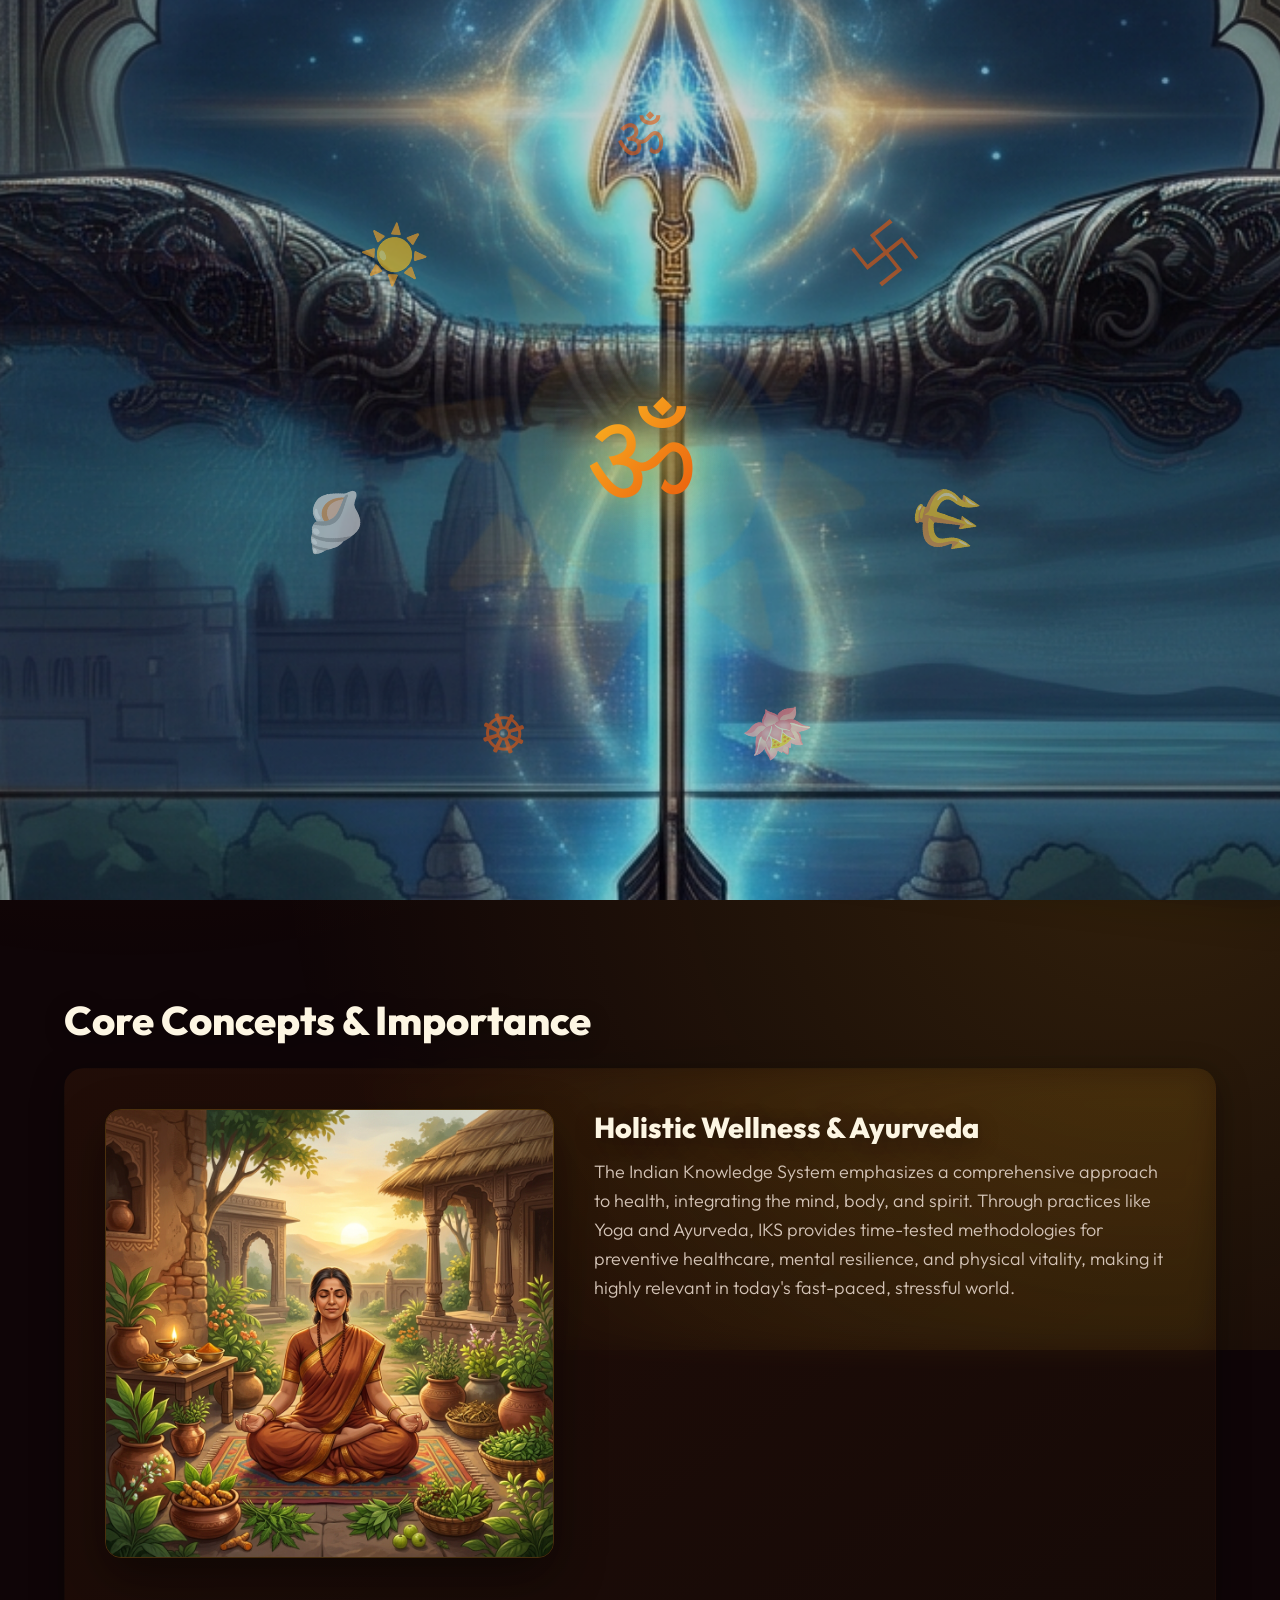
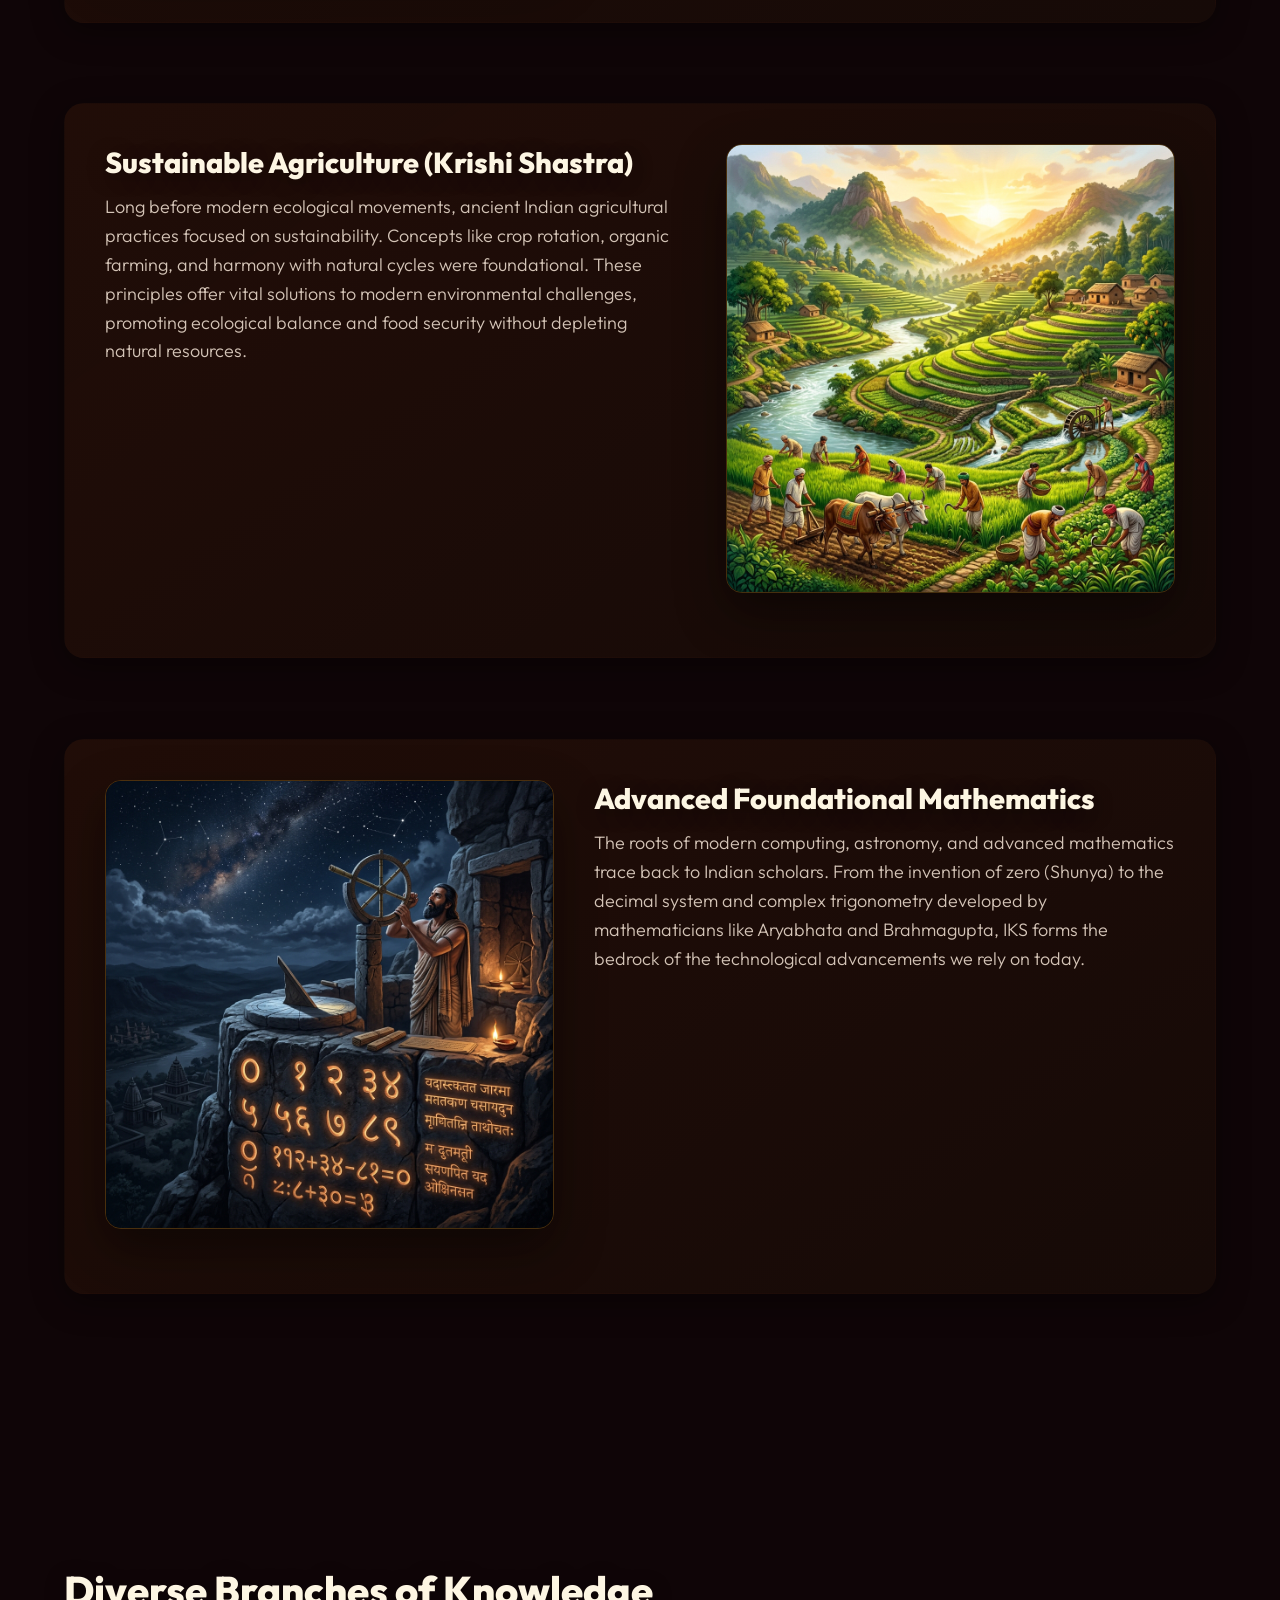
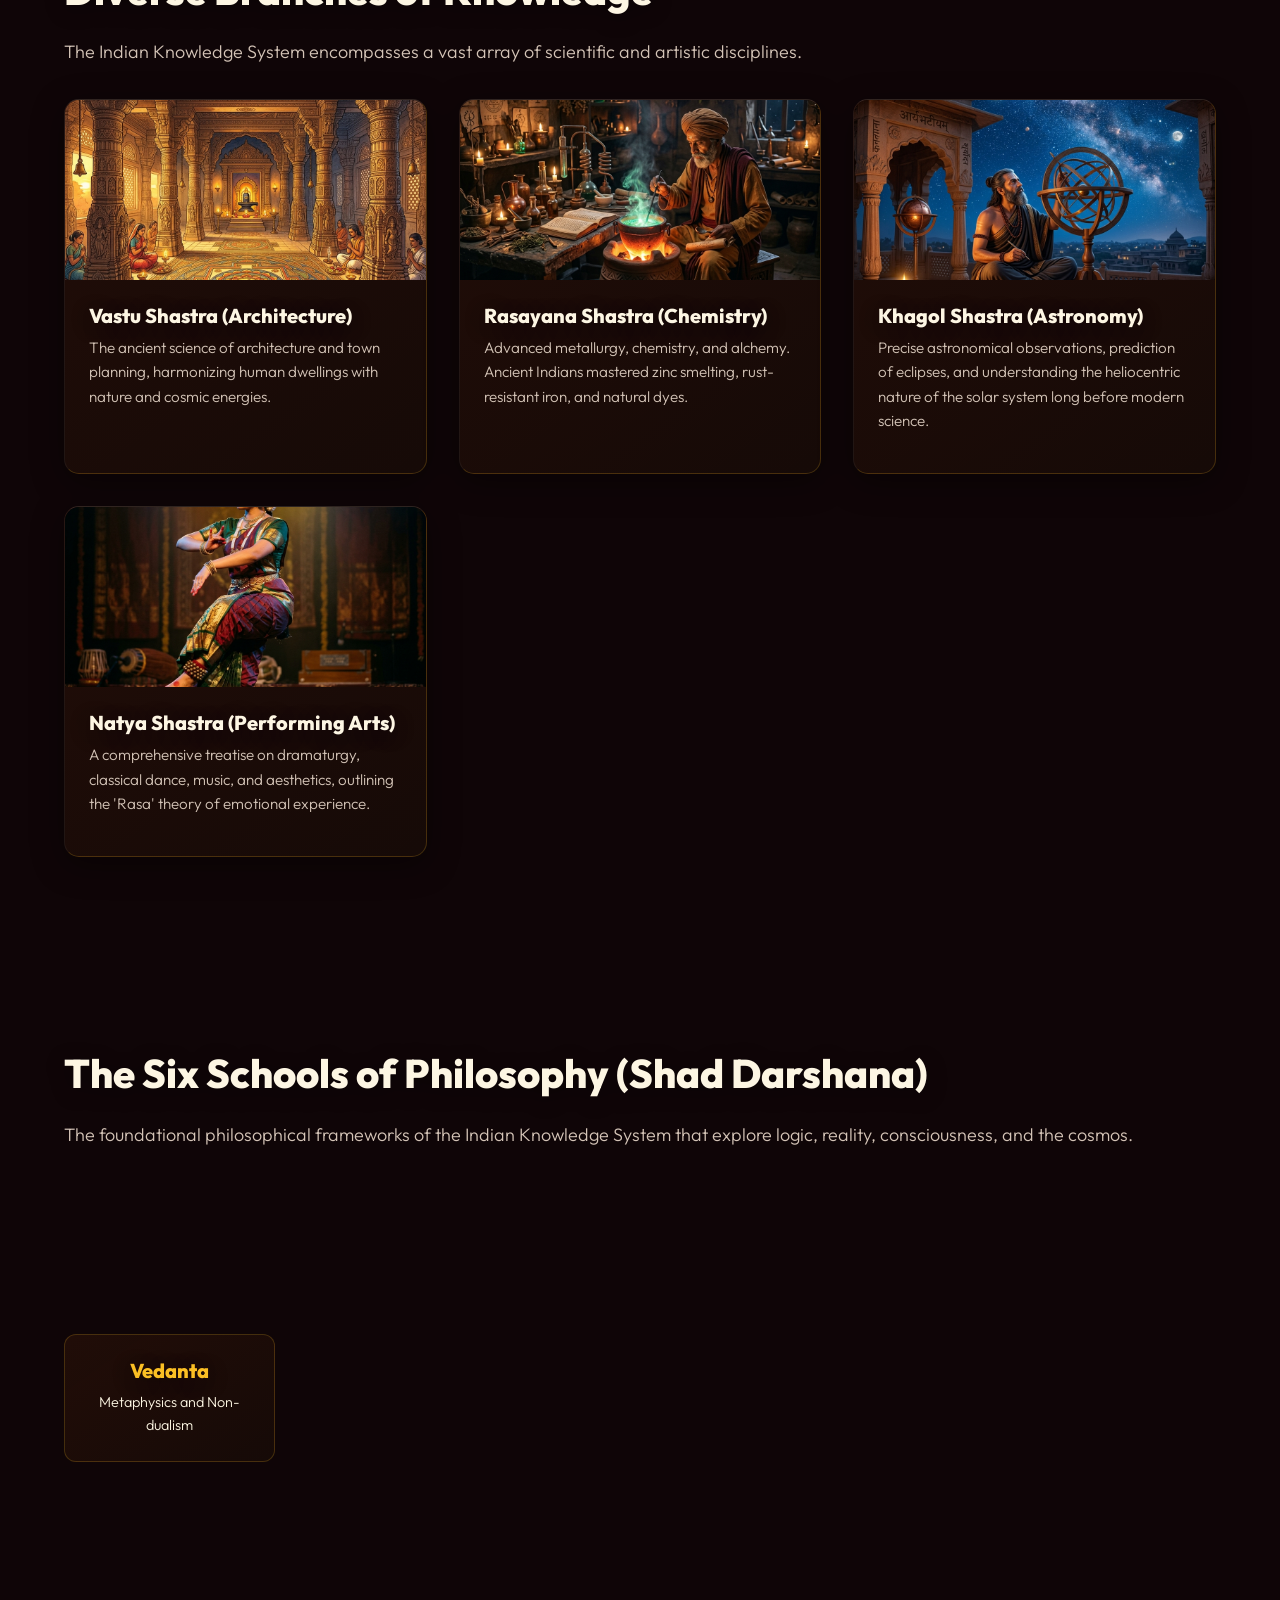
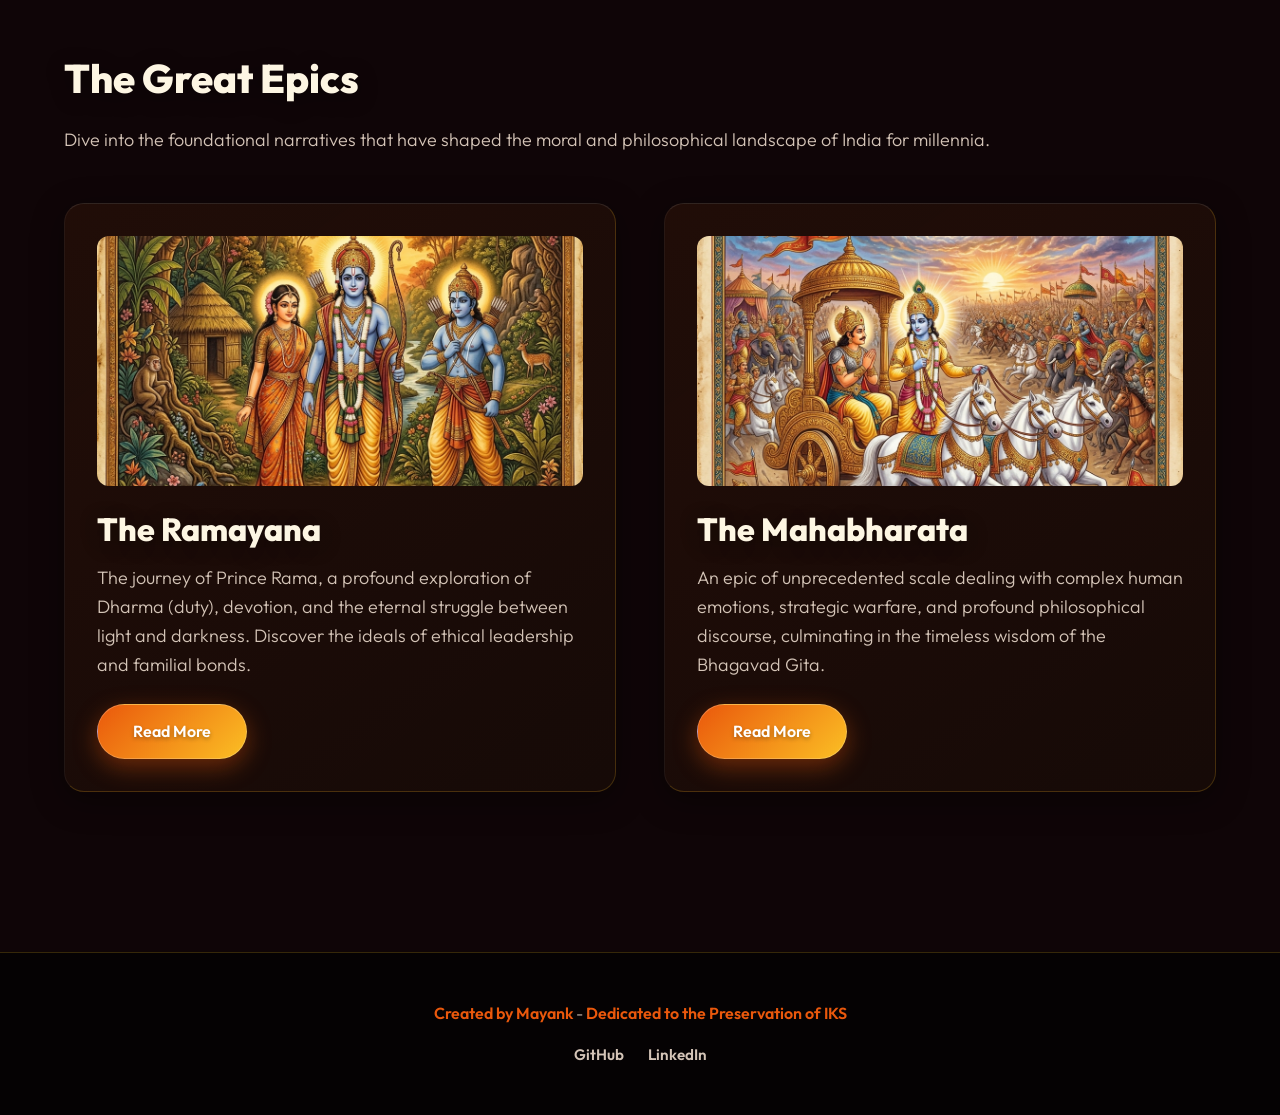
==== index.html @ 6fbc436e "Initial Commit" ====
<!DOCTYPE html>
<html lang="en">
<head>
    <meta charset="UTF-8">
    <meta name="viewport" content="width=device-width, initial-scale=1.0">
    <title>IKS</title>
    <meta name="description" content="Discover the depth and relevance of the Indian Knowledge System, including holistic wellness, sustainable agriculture, and timeless epics.">
    <link rel="shortcut icon" href="images/om.svg" type="image/svg+xml">
    <link rel="stylesheet" href="style.css">
</head>
<body class="lang-en">

    <div id="book-splash">
        <!-- The 7 Pages -->
        <div class="mystic-page" id="page-1">
            <div class="page-symbol">🪔</div>
            <div class="symbol-ring">
                <span>ॐ</span><span>卐</span><span>🔱</span><span>🪷</span><span>☸</span><span>🐚</span><span>☀️</span>
            </div>
        </div>
        <div class="mystic-page" id="page-2">
            <div class="page-symbol">🐚</div>
            <div class="symbol-ring">
                <span>ॐ</span><span>卐</span><span>🔱</span><span>🪷</span><span>☸</span><span>🐚</span><span>☀️</span>
            </div>
        </div>
        <div class="mystic-page" id="page-3">
            <div class="page-symbol">☸</div>
            <div class="symbol-ring">
                <span>ॐ</span><span>卐</span><span>🔱</span><span>🪷</span><span>☸</span><span>🐚</span><span>☀️</span>
            </div>
        </div>
        <div class="mystic-page" id="page-4">
            <div class="page-symbol">🪷</div>
            <div class="symbol-ring">
                <span>ॐ</span><span>卐</span><span>🔱</span><span>🪷</span><span>☸</span><span>🐚</span><span>☀️</span>
            </div>
        </div>
        <div class="mystic-page" id="page-5">
            <div class="page-symbol">🔱</div>
            <div class="symbol-ring">
                <span>ॐ</span><span>卐</span><span>🔱</span><span>🪷</span><span>☸</span><span>🐚</span><span>☀️</span>
            </div>
        </div>
        <div class="mystic-page" id="page-6">
            <div class="page-symbol">卐</div>
            <div class="symbol-ring">
                <span>ॐ</span><span>卐</span><span>🔱</span><span>🪷</span><span>☸</span><span>🐚</span><span>☀️</span>
            </div>
        </div>
        <div class="mystic-page" id="page-7">
            <div class="page-bg-layer"></div>
            <div class="page-symbol">☀️</div>
            <div class="symbol-ring">
                <span>ॐ</span><span>卐</span><span>🔱</span><span>🪷</span><span>☸</span><span>🐚</span><span>☀️</span>
            </div>
        </div>

        <!-- The Clickable Center Button -->
        <div class="center-trigger" id="splash-trigger">
            <div class="trigger-symbol">ॐ</div>
        </div>
    </div>
    <nav>
        <a href="index.html" class="logo">
            <span class="en">IKS</span><span class="hi">आई.के.एस</span> <span style="color: var(--accent-primary);">
        </a>
        <ul class="nav-links">
            <li><a href="index.html"><span class="en">Home</span><span class="hi">होम</span></a></li>
            <li><a href="ramayana.html"><span class="en">Ramayana</span><span class="hi">रामायण</span></a></li>
            <li><a href="mahabharata.html"><span class="en">Mahabharata</span><span class="hi">महाभारत</span></a></li>
        </ul>
        <div class="controls">
            <button id="theme-toggle" class="icon-btn" title="Toggle Theme">☀️</button>
            <button id="lang-toggle" class="icon-btn" title="Toggle Language">अ/A</button>
        </div>
    </nav>

    <header class="hero section fade-in">
        <div class="hero-content">
            <h1><span class="en">Discover the Indian Knowledge System</span><span class="hi">भारतीय ज्ञान परंपरा की खोज</span></h1>
            <p><span class="en">Explore an ancient framework of profound wisdom that integrates science, philosophy, and spirituality to address modern global challenges.</span><span class="hi">एक प्राचीन ज्ञान प्रणाली का अन्वेषण करें जो आधुनिक वैश्विक चुनौतियों का समाधान करने के लिए विज्ञान, दर्शन और आध्यात्मिकता को एकीकृत करती है।</span></p>
            <a href="#about" class="btn"><span class="en">Explore Now</span><span class="hi">अभी खोजें</span></a>
        </div>
        <div class="hero-image">
            <img src="images/hero_ancient_wisdom.png" alt="Visual representation of ancient Indian manuscripts and knowledge">
        </div>
    </header>

    <section id="about" class="about">
        <h2 class="fade-in"><span class="en">Core Concepts & Importance</span><span class="hi">मूल अवधारणाएं और महत्व</span></h2>
        
        <div class="feature-block fade-in">
            <img src="images/holistic_wellness.png" alt="Holistic Wellness and Ayurveda">
            <h3><span class="en">Holistic Wellness & Ayurveda</span><span class="hi">समग्र कल्याण और आयुर्वेद</span></h3>
            <p><span class="en">The Indian Knowledge System emphasizes a comprehensive approach to health, integrating the mind, body, and spirit. Through practices like Yoga and Ayurveda, IKS provides time-tested methodologies for preventive healthcare, mental resilience, and physical vitality, making it highly relevant in today's fast-paced, stressful world.</span><span class="hi">भारतीय ज्ञान परंपरा स्वास्थ्य के प्रति एक व्यापक दृष्टिकोण पर जोर देती है, जो मन, शरीर और आत्मा को एकीकृत करती है। योग और आयुर्वेद के माध्यम से, आईकेएस निवारक स्वास्थ्य देखभाल और मानसिक लचीलेपन के लिए समय-परीक्षणित पद्धतियां प्रदान करता है।</span></p>
        </div>

        <div class="feature-block right-img fade-in">
            <img src="images/sustainable_agriculture.png" alt="Sustainable Agriculture and Krishi Shastra">
            <h3><span class="en">Sustainable Agriculture (Krishi Shastra)</span><span class="hi">सतत कृषि (कृषि शास्त्र)</span></h3>
            <p><span class="en">Long before modern ecological movements, ancient Indian agricultural practices focused on sustainability. Concepts like crop rotation, organic farming, and harmony with natural cycles were foundational. These principles offer vital solutions to modern environmental challenges, promoting ecological balance and food security without depleting natural resources.</span><span class="hi">आधुनिक पारिस्थितिक आंदोलनों से बहुत पहले, प्राचीन भारतीय कृषि प्रथाओं ने स्थिरता पर ध्यान केंद्रित किया। फसल चक्रण, जैविक खेती और प्राकृतिक चक्रों के साथ सद्भाव जैसी अवधारणाएं मूलभूत थीं।</span></p>
        </div>

        <div class="feature-block fade-in">
            <img src="images/foundational_mathematics.png" alt="Advanced Foundational Mathematics">
            <h3><span class="en">Advanced Foundational Mathematics</span><span class="hi">उन्नत मूलभूत गणित</span></h3>
            <p><span class="en">The roots of modern computing, astronomy, and advanced mathematics trace back to Indian scholars. From the invention of zero (Shunya) to the decimal system and complex trigonometry developed by mathematicians like Aryabhata and Brahmagupta, IKS forms the bedrock of the technological advancements we rely on today.</span><span class="hi">आधुनिक कंप्यूटिंग, खगोल विज्ञान और उन्नत गणित की जड़ें भारतीय विद्वानों से जुड़ी हैं। शून्य के आविष्कार से लेकर दशमलव प्रणाली तक, आईकेएस उन तकनीकी प्रगति का आधार बनता है जिन पर हम आज भरोसा करते हैं।</span></p>
        </div>
    </section>

    <section class="branches fade-in">
        <h2><span class="en">Diverse Branches of Knowledge</span><span class="hi">ज्ञान की विविध शाखाएँ</span></h2>
        <p><span class="en">The Indian Knowledge System encompasses a vast array of scientific and artistic disciplines.</span><span class="hi">भारतीय ज्ञान परंपरा में वैज्ञानिक और कलात्मक विषयों की एक विशाल श्रृंखला शामिल है।</span></p>
        
        <div class="events-grid">
            <div class="event-card fade-in">
                <img src="images/vastu_shastra.png" alt="Vastu Shastra">
                <div class="event-content">
                    <h3><span class="en">Vastu Shastra (Architecture)</span><span class="hi">वास्तु शास्त्र (वास्तुकला)</span></h3>
                    <p class="desc"><span class="en">The ancient science of architecture and town planning, harmonizing human dwellings with nature and cosmic energies.</span><span class="hi">वास्तुकला और नगर नियोजन का प्राचीन विज्ञान, जो मानव आवासों को प्रकृति और ब्रह्मांडीय ऊर्जा के साथ जोड़ता है।</span></p>
                </div>
            </div>
            
            <div class="event-card fade-in">
                <img src="images/rasayana_shastra.png" alt="Rasayana Shastra">
                <div class="event-content">
                    <h3><span class="en">Rasayana Shastra (Chemistry)</span><span class="hi">रसायन शास्त्र</span></h3>
                    <p class="desc"><span class="en">Advanced metallurgy, chemistry, and alchemy. Ancient Indians mastered zinc smelting, rust-resistant iron, and natural dyes.</span><span class="hi">उन्नत धातु विज्ञान, रसायन विज्ञान और कीमिया। प्राचीन भारतीयों ने जिंक प्रगलन और जंग प्रतिरोधी लोहे में महारत हासिल की थी।</span></p>
                </div>
            </div>
            
            <div class="event-card fade-in">
                <img src="images/khagol_shastra.png" alt="Khagol Shastra">
                <div class="event-content">
                    <h3><span class="en">Khagol Shastra (Astronomy)</span><span class="hi">खगोल शास्त्र (खगोल विज्ञान)</span></h3>
                    <p class="desc"><span class="en">Precise astronomical observations, prediction of eclipses, and understanding the heliocentric nature of the solar system long before modern science.</span><span class="hi">सटीक खगोलीय अवलोकन, ग्रहणों की भविष्यवाणी और आधुनिक विज्ञान से बहुत पहले सौर मंडल की प्रकृति को समझना।</span></p>
                </div>
            </div>

            <div class="event-card fade-in">
                <img src="images/natya_shastra.png" alt="Natya Shastra">
                <div class="event-content">
                    <h3><span class="en">Natya Shastra (Performing Arts)</span><span class="hi">नाट्य शास्त्र (प्रदर्शन कला)</span></h3>
                    <p class="desc"><span class="en">A comprehensive treatise on dramaturgy, classical dance, music, and aesthetics, outlining the 'Rasa' theory of emotional experience.</span><span class="hi">नाट्यशास्त्र, शास्त्रीय नृत्य, संगीत और सौंदर्यशास्त्र पर एक व्यापक ग्रंथ, जो भावनात्मक अनुभव के 'रस' सिद्धांत को रेखांकित करता है।</span></p>
                </div>
            </div>
        </div>
    </section>

    <section class="darshanas fade-in">
        <h2><span class="en">The Six Schools of Philosophy (Shad Darshana)</span><span class="hi">दर्शन के छह विद्यालय (षड्दर्शन)</span></h2>
        <p><span class="en">The foundational philosophical frameworks of the Indian Knowledge System that explore logic, reality, consciousness, and the cosmos.</span><span class="hi">भारतीय ज्ञान परंपरा के मूलभूत दार्शनिक ढांचे जो तर्क, वास्तविकता, चेतना और ब्रह्मांड का पता लगाते हैं।</span></p>

        <div class="darshana-grid">
            <div class="darshana-item fade-in">
                <h4><span class="en">Nyaya</span><span class="hi">न्याय</span></h4>
                <p><span class="en">Logic and Epistemology</span><span class="hi">तर्क और ज्ञानमीमांसा</span></p>
            </div>
            <div class="darshana-item fade-in">
                <h4><span class="en">Vaisheshika</span><span class="hi">वैशेषिक</span></h4>
                <p><span class="en">Atomic theory & Physics</span><span class="hi">परमाणु सिद्धांत और भौतिकी</span></p>
            </div>
            <div class="darshana-item fade-in">
                <h4><span class="en">Samkhya</span><span class="hi">सांख्य</span></h4>
                <p><span class="en">Dualism of Matter and Spirit</span><span class="hi">पदार्थ और आत्मा का द्वैतवाद</span></p>
            </div>
            <div class="darshana-item fade-in">
                <h4><span class="en">Yoga</span><span class="hi">योग</span></h4>
                <p><span class="en">Physical and Mental Discipline</span><span class="hi">शारीरिक और मानसिक अनुशासन</span></p>
            </div>
            <div class="darshana-item fade-in">
                <h4><span class="en">Mimamsa</span><span class="hi">मीमांसा</span></h4>
                <p><span class="en">Hermeneutics and Rituals</span><span class="hi">हर्मेनेयुटिक्स और अनुष्ठान</span></p>
            </div>
            <div class="darshana-item fade-in">
                <h4><span class="en">Vedanta</span><span class="hi">वेदांत</span></h4>
                <p><span class="en">Metaphysics and Non-dualism</span><span class="hi">तत्वमीमांसा और अद्वैतवाद</span></p>
            </div>
        </div>
    </section>

    <section class="epics fade-in">
        <h2><span class="en">The Great Epics</span><span class="hi">महान महाकाव्य</span></h2>
        <p><span class="en">Dive into the foundational narratives that have shaped the moral and philosophical landscape of India for millennia.</span><span class="hi">उन मूलभूत कथाओं में गोता लगाएँ जिन्होंने सहस्राब्दियों से भारत के नैतिक और दार्शनिक परिदृश्य को आकार दिया है।</span></p>
        
        <div class="epics-grid">
            <div class="epic-card fade-in">
                <img src="images/ramayana_epic_card.png" alt="Illustration representing the Ramayana">
                <h3><span class="en">The Ramayana</span><span class="hi">रामायण</span></h3>
                <p><span class="en">The journey of Prince Rama, a profound exploration of Dharma (duty), devotion, and the eternal struggle between light and darkness. Discover the ideals of ethical leadership and familial bonds.</span><span class="hi">राजकुमार राम की यात्रा, धर्म, भक्ति और प्रकाश और अंधकार के बीच शाश्वत संघर्ष का एक गहन अन्वेषण।</span></p>
                <a href="ramayana.html" class="btn"><span class="en">Read More</span><span class="hi">और पढ़ें</span></a>
            </div>

            <div class="epic-card fade-in">
                <img src="images/mahabharata_epic_card.png" alt="Illustration representing the Mahabharata">
                <h3><span class="en">The Mahabharata</span><span class="hi">महाभारत</span></h3>
                <p><span class="en">An epic of unprecedented scale dealing with complex human emotions, strategic warfare, and profound philosophical discourse, culminating in the timeless wisdom of the Bhagavad Gita.</span><span class="hi">अभूतपूर्व पैमाने का एक महाकाव्य जो जटिल मानवीय भावनाओं और दार्शनिक विमर्श से संबंधित है, जिसका चरम भगवद गीता के ज्ञान में होता है।</span></p>
                <a href="mahabharata.html" class="btn"><span class="en">Read More</span><span class="hi">और पढ़ें</span></a>
            </div>
        </div>
    </section>

    <footer>
        <div class="footer-content">
            <p><span class="en">Created by</span><span class="hi">निर्माता:</span> <span>Mayank</span> - <span class="en">Dedicated to the Preservation of IKS</span><span class="hi">भारतीय ज्ञान परंपरा के संरक्षण को समर्पित</span></p>
            <div class="social-links">
                <a href="https://github.com/PoisonMunna" target="_blank" title="GitHub">GitHub</a>
                <a href="https://linkedin.com/in/mayank-raj-067248341" target="_blank" title="LinkedIn">LinkedIn</a>
            </div>
        </div>
    </footer>

    <script src="script.js"></script>
</body>
</html>
---- style.css ----
@import url('https://fonts.googleapis.com/css2?family=Outfit:wght@300;400;600;800&display=swap');

:root {
  --bg-dark: #0f0507;
  --bg-darker: #050203;
  --bg-aura-1: rgba(234, 88, 12, 0.15);
  --bg-aura-2: rgba(251, 191, 36, 0.15);
  --bg-aura-3: rgba(139, 92, 246, 0.15);
  --text-main: #fdf6e3;
  --text-muted: #d4c4b7;
  --accent-primary: #ea580c;
  --accent-secondary: #fbbf24;
  --accent-tertiary: #8b5cf6;
  --glass-bg: linear-gradient(145deg, rgba(249, 115, 22, 0.08) 0%, rgba(251, 191, 36, 0.03) 100%);
  --glass-border: rgba(251, 191, 36, 0.2);
  --glass-shadow: 0 8px 32px 0 rgba(0, 0, 0, 0.4);
  --nav-height: 80px;
}

body.light-theme {
  --bg-dark: #fdf8f0;
  --bg-darker: #f4ebd8;
  --bg-aura-1: rgba(234, 88, 12, 0.12);
  --bg-aura-2: rgba(251, 191, 36, 0.12);
  --bg-aura-3: rgba(139, 92, 246, 0.1);
  --text-main: #2d1810;
  --text-muted: #6d4c41;
  --glass-bg: linear-gradient(145deg, rgba(255, 255, 255, 0.8) 0%, rgba(255, 245, 235, 0.5) 100%);
  --glass-border: rgba(249, 115, 22, 0.25);
  --glass-shadow: 0 8px 32px 0 rgba(234, 88, 12, 0.15);
}

* {
  margin: 0;
  padding: 0;
  box-sizing: border-box;
}

body {
  font-family: 'Outfit', sans-serif;
  background-color: var(--bg-dark);
  color: var(--text-main);
  line-height: 1.6;
  overflow-x: hidden;
  opacity: 0;
  animation: pageLoadFade 1s ease-in forwards;
  transition: background-color 0.4s ease, color 0.4s ease;
}

body::before, body::after {
  content: '';
  position: fixed;
  top: -50vh;
  left: -50vw;
  width: 200vw;
  height: 200vh;
  z-index: -3;
  pointer-events: none;
  transition: background 0.6s ease;
}

body::before {
  background: radial-gradient(circle at 30% 30%, var(--bg-aura-1), transparent 40%),
              radial-gradient(circle at 70% 70%, var(--bg-aura-2), transparent 40%);
  animation: floatAura1 25s infinite ease-in-out alternate;
}

body::after {
  background: radial-gradient(circle at 80% 20%, var(--bg-aura-3), transparent 40%);
  animation: floatAura2 30s infinite ease-in-out alternate-reverse;
}

@keyframes floatAura1 {
  0% { transform: translate(0, 0) scale(1); }
  100% { transform: translate(15vw, 15vh) scale(1.2) rotate(15deg); }
}

@keyframes floatAura2 {
  0% { transform: translate(0, 0) scale(1); }
  100% { transform: translate(-15vw, 20vh) scale(1.3) rotate(-15deg); }
}

@keyframes pageLoadFade {
  to { opacity: 1; }
}

/* Language Toggle Logic */
body.lang-hi .en { display: none !important; }
body.lang-en .hi { display: none !important; }

/* Typography */
h1, h2, h3, h4 {
  font-weight: 800;
  line-height: 1.2;
  text-shadow: 0 4px 20px rgba(0,0,0,0.4);
}

body.light-theme h1, body.light-theme h2, body.light-theme h3, body.light-theme h4 {
  text-shadow: 0 2px 10px rgba(234, 88, 12, 0.15);
}

h1 {
  font-size: 4rem;
  background: linear-gradient(135deg, var(--accent-primary), var(--accent-secondary), #ffed4a);
  background-size: 200% 200%;
  animation: gradientFlow 5s ease infinite;
  -webkit-background-clip: text;
  -webkit-text-fill-color: transparent;
  margin-bottom: 1rem;
}

h2 {
  font-size: 2.5rem;
  margin-bottom: 1.5rem;
  color: var(--text-main);
}

p {
  font-size: 1.125rem;
  color: var(--text-muted);
  margin-bottom: 1.5rem;
  font-weight: 300;
}

/* Navigation */
nav {
  position: fixed;
  top: 0;
  width: 100%;
  height: var(--nav-height);
  display: flex;
  justify-content: space-between;
  align-items: center;
  padding: 0 5%;
  background: linear-gradient(135deg, rgba(15, 16, 21, 0.9) 0%, rgba(16, 17, 20, 0.85) 100%);
  backdrop-filter: blur(12px);
  -webkit-backdrop-filter: blur(12px);
  z-index: 1000;
  border-bottom: 1px solid var(--glass-border);
  transition: background 0.4s ease;
}

body.light-theme nav {
    background: linear-gradient(135deg, rgba(248, 250, 252, 0.95) 0%, rgba(197, 197, 154, 0.85) 100%);
}

.logo {
  font-size: 1.5rem;
  font-weight: 800;
  color: var(--text-main);
  text-decoration: none;
  letter-spacing: 2px;
  text-transform: uppercase;
}

.logo span {
  color: var(--accent-primary);
}

.nav-links {
  display: flex;
  gap: 2rem;
  list-style: none;
}

.nav-links a {
  color: var(--text-main);
  text-decoration: none;
  font-weight: 600;
  font-size: 1rem;
  transition: color 0.3s ease;
  position: relative;
}

.nav-links a::after {
  content: '';
  position: absolute;
  width: 0;
  height: 2px;
  bottom: -4px;
  left: 0;
  background: linear-gradient(90deg, var(--accent-primary), var(--accent-secondary));
  transition: width 0.3s ease;
}

.nav-links a:hover {
  color: var(--accent-secondary);
}

.nav-links a:hover::after {
  width: 100%;
}

.controls {
    display: flex;
    gap: 1rem;
    align-items: center;
}

.icon-btn {
    background: var(--glass-bg);
    border: 1px solid var(--glass-border);
    color: var(--text-main);
    border-radius: 50%;
    width: 40px;
    height: 40px;
    display: flex;
    align-items: center;
    justify-content: center;
    cursor: pointer;
    transition: all 0.3s ease;
    font-size: 1.2rem;
}

.icon-btn:hover {
    background: var(--accent-primary);
    color: #fff;
    transform: scale(1.1);
}

/* Buttons */
.btn {
  display: inline-block;
  padding: 0.875rem 2.2rem;
  border-radius: 50px;
  text-decoration: none;
  font-weight: 600;
  font-size: 1rem;
  color: #fff;
  background: linear-gradient(135deg, var(--accent-primary), var(--accent-secondary), var(--accent-tertiary));
  background-size: 200% 200%;
  border: 1px solid rgba(255,255,255,0.2);
  cursor: pointer;
  box-shadow: 0 8px 25px rgba(234, 88, 12, 0.4);
  text-shadow: 0 2px 4px rgba(0,0,0,0.3);
  animation: gradientFlow 5s ease infinite;
  transition: transform 0.4s cubic-bezier(0.34, 1.56, 0.64, 1), box-shadow 0.4s ease;
}

.btn:hover {
  transform: translateY(-5px) scale(1.05);
  box-shadow: 0 15px 35px rgba(234, 88, 12, 0.6);
}

@keyframes gradientFlow {
  0% { background-position: 0% 50%; }
  50% { background-position: 100% 50%; }
  100% { background-position: 0% 50%; }
}

/* Layout & Sections */
section {
  padding: 6rem 5%;
  max-width: 1400px;
  margin: 0 auto;
}

.hero {
  min-height: 100vh;
  display: flex;
  align-items: center;
  justify-content: space-between;
  padding-top: var(--nav-height);
  position: relative;
  z-index: 0;
}

.hero::after {
  content: '';
  position: absolute;
  top: 0;
  left: 0;
  width: 100%;
  height: 100%;
  background-image: url('images/ramablack.png');
  background-size: cover;
  background-position: center;
  opacity: 0.60;
  z-index: -2;
  pointer-events: none;
  transition: background-image 0.4s ease, opacity 0.4s ease;
}

body.light-theme .hero::after {
  background-image: url('images/ramawhite.png');
  opacity: 0.6;
}

.hero::before {
  content: '';
  position: absolute;
  top: 20%;
  left: -10%;
  width: 500px;
  height: 500px;
  background: radial-gradient(circle, rgba(249, 115, 22, 0.15) 0%, transparent 70%);
  z-index: -1;
  border-radius: 50%;
  filter: blur(60px);
}

.hero-content {
  flex: 1;
  max-width: 600px;
}

.hero-image {
  flex: 1;
  display: flex;
  justify-content: center;
  align-items: center;
}

.hero-image img {
  max-width: 100%;
  border-radius: 20px;
  box-shadow: 0 25px 50px rgba(0,0,0,0.5);
  border: 1px solid var(--glass-border);
  transform: perspective(1000px) rotateY(-15deg);
  transition: transform 0.5s ease;
}

.hero-image img:hover {
  transform: perspective(1000px) rotateY(0deg) scale(1.02);
}

/* Image Wrap Features */
.feature-block {
  margin-bottom: 5rem;
  border-radius: 24px;
  padding: 2.5rem 3rem;
  background: var(--glass-bg);
  backdrop-filter: blur(16px);
  -webkit-backdrop-filter: blur(16px);
  border: 1px solid var(--glass-border);
  border-top: 1px solid rgba(255,255,255,0.1);
  border-left: 1px solid rgba(255,255,255,0.05);
  box-shadow: var(--glass-shadow);
  transition: box-shadow 0.6s ease, border-color 0.6s ease, transform 0.6s cubic-bezier(0.34, 1.56, 0.64, 1);
  will-change: transform;
}

.feature-block:hover {
  transform: translateY(-10px) scale(1.02);
  border-color: var(--accent-secondary);
  box-shadow: 0 25px 50px rgba(0,0,0,0.5), 0 0 30px var(--bg-aura-1);
}

body.light-theme .feature-block:hover {
    box-shadow: 0 25px 50px rgba(234, 88, 12, 0.15), 0 0 30px rgba(251, 191, 36, 0.2);
}

.feature-block::after {
  content: "";
  display: table;
  clear: both;
}

.feature-block img {
  max-width: 42%;
  border-radius: 16px;
  box-shadow: 0 20px 50px rgba(0,0,0,0.45);
  border: 1px solid var(--glass-border);
  margin: 0 2.5rem 1.5rem 0;
  float: left;
  transition: transform 0.6s cubic-bezier(0.34, 1.56, 0.64, 1), box-shadow 0.6s ease;
  display: block;
}

.feature-block img:hover {
  transform: scale(1.06) translateY(-6px);
  box-shadow: 0 35px 60px rgba(0,0,0,0.6);
}

.feature-block.right-img img {
  float: right;
  margin: 0 0 1.5rem 2.5rem;
}

.feature-block h3 {
  font-size: 1.8rem;
  color: var(--text-main);
  margin-bottom: 0.75rem;
  line-height: 1.3;
}

.feature-block p {
  color: var(--text-muted);
}

.feature-block .values {
  background: rgba(249, 115, 22, 0.1);
  padding: 0.75rem 1rem;
  border-radius: 8px;
  font-size: 1rem;
  color: var(--text-main);
  border-left: 3px solid var(--accent-primary);
  clear: both;
  margin-top: 1rem;
}

body.light-theme .feature-block img,
body.light-theme .hero-image img {
    box-shadow: 0 15px 30px rgba(0,0,0,0.15);
}

/* Cards (Epics Section) */
.epics-grid {
  display: grid;
  grid-template-columns: repeat(auto-fit, minmax(350px, 1fr));
  gap: 3rem;
  margin-top: 3rem;
}

.epic-card {
  background: var(--glass-bg);
  border: 1px solid var(--glass-border);
  border-top: 1px solid rgba(255, 255, 255, 0.1);
  border-left: 1px solid rgba(255, 255, 255, 0.05);
  border-radius: 20px;
  padding: 2rem;
  backdrop-filter: blur(16px);
  -webkit-backdrop-filter: blur(16px);
  box-shadow: var(--glass-shadow);
  transition: transform 0.6s cubic-bezier(0.34, 1.56, 0.64, 1), box-shadow 0.6s ease, border-color 0.6s ease;
  display: flex;
  flex-direction: column;
}

.epic-card:hover {
  transform: translateY(-12px) scale(1.02);
  box-shadow: 0 30px 60px rgba(0,0,0,0.6), 0 0 25px var(--bg-aura-2);
  border-color: var(--accent-secondary);
}

body.light-theme .epic-card:hover {
  box-shadow: 0 25px 50px rgba(234, 88, 12, 0.15);
  border-color: var(--accent-primary);
}

.epic-card img {
  width: 100%;
  height: 250px;
  object-fit: cover;
  border-radius: 12px;
  margin-bottom: 1.5rem;
}

.epic-card h3 {
  font-size: 2rem;
  margin-bottom: 1rem;
  color: var(--text-main);
}

.epic-card .btn {
  margin-top: auto;
  align-self: flex-start;
}

/* 10 Events Grid */
.events-section {
    padding-top: 2rem;
}

.events-grid {
    display: grid;
    grid-template-columns: repeat(auto-fit, minmax(280px, 1fr));
    gap: 2rem;
    margin-top: 2rem;
}

.event-card {
    background: var(--glass-bg);
    border: 1px solid var(--glass-border);
    border-top: 1px solid rgba(255, 255, 255, 0.1);
    border-left: 1px solid rgba(255, 255, 255, 0.05);
    border-radius: 15px;
    overflow: hidden;
    box-shadow: var(--glass-shadow);
    transition: transform 0.5s cubic-bezier(0.34, 1.56, 0.64, 1), box-shadow 0.5s ease, border-color 0.5s ease;
    display: flex;
    flex-direction: column;
}

.event-card:hover {
    transform: translateY(-10px) scale(1.03);
    box-shadow: 0 20px 40px rgba(0,0,0,0.5), 0 0 20px var(--bg-aura-3);
    border-color: var(--accent-primary);
}

body.light-theme .event-card:hover {
    box-shadow: 0 20px 40px rgba(139, 92, 246, 0.15);
}

.event-card img {
    width: 100%;
    height: 180px;
    object-fit: cover;
}

.event-content {
    padding: 1.5rem;
    flex-grow: 1;
    display: flex;
    flex-direction: column;
}

.event-content h3 {
    font-size: 1.25rem;
    margin-bottom: 0.5rem;
    color: var(--text-main);
}

.event-content .desc {
    font-size: 0.95rem;
    margin-bottom: 1rem;
    color: var(--text-muted);
    flex-grow: 1;
}

.event-content .values {
    background: rgba(249, 115, 22, 0.1);
    padding: 0.75rem;
    border-radius: 8px;
    font-size: 0.85rem;
    color: var(--text-main);
    border-left: 3px solid var(--accent-primary);
}

/* Darshana Grid */
.darshana-grid {
    display: grid;
    grid-template-columns: repeat(auto-fit, minmax(180px, 1fr));
    gap: 1.5rem;
    margin-top: 2rem;
}

.darshana-item {
    background: var(--glass-bg);
    border: 1px solid var(--glass-border);
    padding: 1.5rem;
    border-radius: 12px;
    text-align: center;
    transition: transform 0.3s ease, border-color 0.3s ease, box-shadow 0.3s ease;
}

.darshana-item:hover {
    transform: translateY(-5px);
    border-color: var(--accent-primary);
    box-shadow: 0 10px 20px rgba(0,0,0,0.3);
}

body.light-theme .darshana-item:hover {
    box-shadow: 0 10px 20px rgba(0,0,0,0.1);
}

.darshana-item h4 {
    color: var(--accent-secondary);
    font-size: 1.25rem;
    margin-bottom: 0.5rem;
}

.darshana-item p {
    font-size: 0.9rem;
    margin-bottom: 0;
    color: var(--text-main);
}

/* Page Header (Internal Pages) */
.page-header {
  padding-top: calc(var(--nav-height) + 6rem);
  padding-bottom: 4rem;
  text-align: center;
  background: linear-gradient(180deg, var(--bg-darker) 0%, var(--bg-dark) 100%);
  position: relative;
  z-index: 0;
}

.page-header::before {
  content: '';
  position: absolute;
  top: 0;
  left: 0;
  width: 100%;
  height: 100%;
  background-image: url('images/ramablack.png');
  background-size: cover;
  background-position: center;
  opacity: 0.60;
  z-index: -1;
  pointer-events: none;
  transition: background-image 0.4s ease, opacity 0.4s ease;
}

body.light-theme .page-header::before {
  background-image: url('images/ramawhite.png');
  opacity: 0.6;
}

.mahabharata-header::before {
  background-image: url('images/mahadark.png');
}

body.light-theme .mahabharata-header::before {
  background-image: url('images/mahalight.png');
}

.page-header::after {
  content: '';
  position: absolute;
  bottom: 0;
  left: 50%;
  transform: translateX(-50%);
  width: 100px;
  height: 4px;
  background: linear-gradient(90deg, var(--accent-primary), var(--accent-secondary));
  border-radius: 2px;
}

.content-section {
  max-width: 1280px;
  margin: 0 auto;
  padding: 0 3%;
}

/* Footer */
footer {
  text-align: center;
  padding: 3rem 1rem;
  background: var(--bg-darker);
  border-top: 1px solid var(--glass-border);
  margin-top: 4rem;
}

.footer-content {
  display: flex;
  flex-direction: column;
  gap: 1rem;
  align-items: center;
}

footer p {
  margin: 0;
  font-size: 1rem;
  color: var(--text-muted);
}

footer span {
  color: var(--accent-primary);
  font-weight: 600;
}

.social-links {
  display: flex;
  gap: 1.5rem;
}

.social-links a {
  color: var(--text-muted);
  text-decoration: none;
  font-weight: 600;
  font-size: 0.95rem;
  transition: color 0.3s ease;
}

.social-links a:hover {
  color: var(--accent-secondary);
}

/* Scroll Animations */
.fade-in {
  opacity: 0;
  transform: translateY(30px);
  transition: opacity 0.7s cubic-bezier(0.16, 1, 0.3, 1), transform 0.7s cubic-bezier(0.16, 1, 0.3, 1);
}

.fade-in.visible {
  opacity: 1;
  transform: translateY(0);
}

/* ══════════════════════════════════════════════════
   CARD GRID — Alternating slide-in from left & right
   Uses nth-child to override the base translateY so
   odd cards sweep in from the LEFT, even from RIGHT.
   ══════════════════════════════════════════════════ */

/* ── Epic Cards (Homepage) ─────────────────────── */
.epics-grid .epic-card.fade-in:nth-child(odd) {
  transform: translateX(-60px);
}
.epics-grid .epic-card.fade-in:nth-child(even) {
  transform: translateX(60px);
}
.epics-grid .epic-card.fade-in.visible {
  transform: translateX(0);
}

/* Stagger delays */
.epics-grid .epic-card:nth-child(1) { transition-delay: 0s;    }
.epics-grid .epic-card:nth-child(2) { transition-delay: 0.12s; }
.epics-grid .epic-card:nth-child(3) { transition-delay: 0.24s; }

/* ── Value Cards (Conclusion Sections) ─────────── */
.value-cards .value-card.fade-in:nth-child(odd) {
  transform: translateX(-55px);
}
.value-cards .value-card.fade-in:nth-child(even) {
  transform: translateX(55px);
}
.value-cards .value-card.fade-in.visible {
  transform: translateX(0);
}

/* Stagger delays */
.value-cards .value-card:nth-child(1) { transition-delay: 0s;    }
.value-cards .value-card:nth-child(2) { transition-delay: 0.1s;  }
.value-cards .value-card:nth-child(3) { transition-delay: 0.2s;  }
.value-cards .value-card:nth-child(4) { transition-delay: 0.3s;  }
.value-cards .value-card:nth-child(5) { transition-delay: 0.4s;  }
.value-cards .value-card:nth-child(6) { transition-delay: 0.5s;  }

/* ── Darshana Items (Homepage) ─────────────────── */
.darshana-grid .darshana-item.fade-in:nth-child(odd) {
  transform: translateX(-50px);
}
.darshana-grid .darshana-item.fade-in:nth-child(even) {
  transform: translateX(50px);
}
.darshana-grid .darshana-item.fade-in.visible {
  transform: translateX(0);
}

/* Stagger delays */
.darshana-grid .darshana-item:nth-child(1) { transition-delay: 0s;    }
.darshana-grid .darshana-item:nth-child(2) { transition-delay: 0.08s; }
.darshana-grid .darshana-item:nth-child(3) { transition-delay: 0.16s; }
.darshana-grid .darshana-item:nth-child(4) { transition-delay: 0.24s; }
.darshana-grid .darshana-item:nth-child(5) { transition-delay: 0.32s; }
.darshana-grid .darshana-item:nth-child(6) { transition-delay: 0.40s; }

/* ── Knowledge Branch Blocks (Homepage) ─────────── */
.branches-grid .branch-block.fade-in:nth-child(odd) {
  transform: translateX(-55px);
}
.branches-grid .branch-block.fade-in:nth-child(even) {
  transform: translateX(55px);
}
.branches-grid .branch-block.fade-in.visible {
  transform: translateX(0);
}

.branches-grid .branch-block:nth-child(1) { transition-delay: 0s;    }
.branches-grid .branch-block:nth-child(2) { transition-delay: 0.12s; }
.branches-grid .branch-block:nth-child(3) { transition-delay: 0.24s; }
.branches-grid .branch-block:nth-child(4) { transition-delay: 0.36s; }

/* ── CINEMATIC Slide-in — 10 Event Cards ─────────────────
   Odd cards (1,3,5,7,9)  → sweep in from the LEFT
   Even cards (2,4,6,8,10) → sweep in from the RIGHT
   Each card starts blurred & scaled down off-screen,
   then springs into position — one by one as you scroll.
   ──────────────────────────────────────────────────────── */
.slide-left {
  opacity: 0;
  transform: translateX(-130px) scale(0.94);
  filter: blur(6px);
  transition:
    opacity   1s    cubic-bezier(0.22, 1, 0.36, 1),
    transform 1s    cubic-bezier(0.22, 1, 0.36, 1),
    filter    0.75s ease,
    box-shadow 0.5s ease,
    border-color 0.5s ease;
}
.slide-right {
  opacity: 0;
  transform: translateX(130px) scale(0.94);
  filter: blur(6px);
  transition:
    opacity   1s    cubic-bezier(0.22, 1, 0.36, 1),
    transform 1s    cubic-bezier(0.22, 1, 0.36, 1),
    filter    0.75s ease,
    box-shadow 0.5s ease,
    border-color 0.5s ease;
}

/* Final resting state — clean, with hover transitions intact */
.slide-left.visible,
.slide-right.visible {
  opacity: 1;
  transform: translateX(0) scale(1);
  filter: blur(0px);
  transition-delay: 0s !important;
  /* After landing, switch to hover-friendly transition */
  transition:
    opacity   0.4s ease,
    transform 0.4s cubic-bezier(0.22, 1, 0.36, 1),
    filter    0.3s ease,
    box-shadow 0.45s ease,
    border-color 0.45s ease;
}

/* ── Themed glow border variants for feature-blocks ─── */
.feature-block {
  border: 1px solid transparent;
  border-radius: 20px;
  padding: 2.5rem;
  background: var(--glass-bg);
  transition: box-shadow 0.4s ease, border-color 0.4s ease;
}

/* Gold */
.glow-gold  { border-color: rgba(251, 191, 36, 0.25); }
.glow-gold:hover  { border-color: rgba(251, 191, 36, 0.7); box-shadow: 0 0 35px rgba(251, 191, 36, 0.25), 0 8px 32px rgba(0,0,0,0.5); }

/* Orange */
.glow-orange { border-color: rgba(249, 115, 22, 0.25); }
.glow-orange:hover { border-color: rgba(249, 115, 22, 0.7); box-shadow: 0 0 35px rgba(249, 115, 22, 0.28), 0 8px 32px rgba(0,0,0,0.5); }

/* Amber */
.glow-amber  { border-color: rgba(245, 158, 11, 0.25); }
.glow-amber:hover  { border-color: rgba(245, 158, 11, 0.7); box-shadow: 0 0 35px rgba(245, 158, 11, 0.25), 0 8px 32px rgba(0,0,0,0.5); }

/* Green */
.glow-green  { border-color: rgba(74, 222, 128, 0.2); }
.glow-green:hover  { border-color: rgba(74, 222, 128, 0.6); box-shadow: 0 0 35px rgba(74, 222, 128, 0.2), 0 8px 32px rgba(0,0,0,0.5); }

/* Red */
.glow-red    { border-color: rgba(239, 68, 68, 0.25); }
.glow-red:hover    { border-color: rgba(239, 68, 68, 0.65); box-shadow: 0 0 35px rgba(239, 68, 68, 0.25), 0 8px 32px rgba(0,0,0,0.5); }

/* Blue */
.glow-blue   { border-color: rgba(96, 165, 250, 0.2); }
.glow-blue:hover   { border-color: rgba(96, 165, 250, 0.6); box-shadow: 0 0 35px rgba(96, 165, 250, 0.2), 0 8px 32px rgba(0,0,0,0.5); }

/* Purple */
.glow-purple { border-color: rgba(167, 139, 250, 0.2); }
.glow-purple:hover { border-color: rgba(167, 139, 250, 0.6); box-shadow: 0 0 35px rgba(167, 139, 250, 0.2), 0 8px 32px rgba(0,0,0,0.5); }

/* Light mode adjustments */
body.light-theme .glow-gold:hover  { box-shadow: 0 0 25px rgba(251,191,36,0.2), 0 6px 20px rgba(0,0,0,0.1); }
body.light-theme .glow-orange:hover { box-shadow: 0 0 25px rgba(249,115,22,0.2), 0 6px 20px rgba(0,0,0,0.1); }
body.light-theme .glow-amber:hover  { box-shadow: 0 0 25px rgba(245,158,11,0.2), 0 6px 20px rgba(0,0,0,0.1); }
body.light-theme .glow-green:hover  { box-shadow: 0 0 25px rgba(74,222,128,0.18), 0 6px 20px rgba(0,0,0,0.1); }
body.light-theme .glow-red:hover    { box-shadow: 0 0 25px rgba(239,68,68,0.2), 0 6px 20px rgba(0,0,0,0.1); }
body.light-theme .glow-blue:hover   { box-shadow: 0 0 25px rgba(96,165,250,0.18), 0 6px 20px rgba(0,0,0,0.1); }
body.light-theme .glow-purple:hover { box-shadow: 0 0 25px rgba(167,139,250,0.18), 0 6px 20px rgba(0,0,0,0.1); }

/* Hero is always in viewport on load — force visible immediately */
.hero.fade-in {
  animation: heroReveal 0.9s ease forwards;
  opacity: 0;
}

@keyframes heroReveal {
  0%   { opacity: 0; transform: translateY(20px); }
  100% { opacity: 1; transform: translateY(0); }
}

/* ── Epic Conclusion Section ─────────────────────────────── */
.epic-conclusion {
  background: linear-gradient(135deg, rgba(249,115,22,0.07) 0%, rgba(251,191,36,0.05) 100%);
  border: 1px solid rgba(249, 115, 22, 0.2);
  border-radius: 24px;
  padding: 4rem;
  margin: 4rem 0;
  position: relative;
  overflow: hidden;
}

.epic-conclusion::before {
  content: '';
  position: absolute;
  top: -80px;
  right: -80px;
  width: 300px;
  height: 300px;
  background: radial-gradient(circle, rgba(249,115,22,0.12) 0%, transparent 70%);
  border-radius: 50%;
  pointer-events: none;
}

.epic-conclusion h2 {
  font-size: 2.2rem;
  margin-bottom: 0.75rem;
}

.epic-conclusion > p {
  max-width: 800px;
  margin-bottom: 3rem;
}

.value-cards {
  display: grid;
  grid-template-columns: repeat(auto-fit, minmax(220px, 1fr));
  gap: 1.5rem;
  margin-top: 2rem;
}

.value-card {
  background: var(--glass-bg);
  border: 1px solid var(--glass-border);
  border-radius: 16px;
  padding: 1.75rem 1.5rem;
  transition: transform 0.35s ease, box-shadow 0.35s ease, border-color 0.35s ease;
  position: relative;
  overflow: hidden;
}

.value-card::after {
  content: '';
  position: absolute;
  bottom: 0;
  left: 0;
  height: 3px;
  width: 0;
  background: linear-gradient(90deg, var(--accent-primary), var(--accent-secondary));
  transition: width 0.4s ease;
  border-radius: 0 0 16px 16px;
}

.value-card:hover {
  transform: translateY(-6px);
  box-shadow: 0 12px 28px rgba(0,0,0,0.4);
  border-color: rgba(249,115,22,0.35);
}

.value-card:hover::after {
  width: 100%;
}

body.light-theme .value-card:hover {
  box-shadow: 0 12px 28px rgba(0,0,0,0.1);
}

.value-card-icon {
  font-size: 2.2rem;
  margin-bottom: 0.75rem;
  display: block;
}

.value-card h4 {
  font-size: 1.15rem;
  color: var(--accent-secondary);
  margin-bottom: 0.5rem;
}

.value-card p {
  font-size: 0.95rem;
  color: var(--text-muted);
  margin-bottom: 0;
}

.conclusion-quote {
  margin-top: 3rem;
  padding: 1.5rem 2rem;
  border-left: 4px solid var(--accent-primary);
  background: rgba(249, 115, 22, 0.06);
  border-radius: 0 12px 12px 0;
  font-style: italic;
  font-size: 1.15rem;
  color: var(--text-muted);
}

.conclusion-quote strong {
  color: var(--accent-secondary);
  font-style: normal;
}

/* ── Book Splash Screen ── */
#book-splash {
  position: fixed;
  top: 0;
  left: 0;
  width: 100vw;
  height: 100vh;
  z-index: 9999;
  display: flex;
  justify-content: center;
  align-items: center;
  overflow: hidden;
  background-color: transparent;
  pointer-events: auto; /* Block clicks from passing through */
  transition: visibility 0s 6s;
}

#book-splash.is-open {
  visibility: hidden;
}

.mystic-page {
  position: absolute;
  top: -50vh;
  left: -50vw;
  width: 200vw;
  height: 200vh;
  background: radial-gradient(circle, var(--bg-dark) 20%, #0a0405 100%);
  display: flex;
  justify-content: center;
  align-items: center;
  transition: transform 4s cubic-bezier(0.4, 0, 0.2, 1), opacity 3.5s cubic-bezier(0.4, 0, 0.2, 1);
  pointer-events: auto;
  will-change: transform, opacity;
}

body.light-theme .mystic-page {
  background: radial-gradient(circle, #fbf5e9 20%, #e8dcc7 100%);
}

.page-symbol {
  font-size: 25rem;
  opacity: 0.08;
  color: var(--accent-secondary);
  position: absolute;
  pointer-events: none;
}

.symbol-ring {
  position: absolute;
  width: 70vmin;
  height: 70vmin;
  animation: spin 30s linear infinite;
  pointer-events: none;
}

.symbol-ring span {
  position: absolute;
  top: 50%;
  left: 50%;
  font-size: 3.5rem;
  color: var(--accent-primary);
  opacity: 0.6;
  transform-origin: center;
}

.symbol-ring span:nth-child(1) { transform: translate(-50%, -50%) rotate(0deg) translateY(-35vmin); }
.symbol-ring span:nth-child(2) { transform: translate(-50%, -50%) rotate(51.4deg) translateY(-35vmin); }
.symbol-ring span:nth-child(3) { transform: translate(-50%, -50%) rotate(102.8deg) translateY(-35vmin); }
.symbol-ring span:nth-child(4) { transform: translate(-50%, -50%) rotate(154.2deg) translateY(-35vmin); }
.symbol-ring span:nth-child(5) { transform: translate(-50%, -50%) rotate(205.7deg) translateY(-35vmin); }
.symbol-ring span:nth-child(6) { transform: translate(-50%, -50%) rotate(257.1deg) translateY(-35vmin); }
.symbol-ring span:nth-child(7) { transform: translate(-50%, -50%) rotate(308.5deg) translateY(-35vmin); }

@keyframes spin {
  0% { transform: rotate(0deg); }
  100% { transform: rotate(360deg); }
}

/* 7 Pages Initial Stacking and Colors */
#page-1 { z-index: 1; border: 2px solid rgba(255,0,0,0.1); }
#page-2 { z-index: 2; border: 2px solid rgba(0,255,0,0.1); }
#page-3 { z-index: 3; border: 2px solid rgba(0,0,255,0.1); }
#page-4 { z-index: 4; border: 2px solid rgba(255,255,0,0.1); }
#page-5 { z-index: 5; border: 2px solid rgba(255,0,255,0.1); }
#page-6 { z-index: 6; border: 2px solid rgba(0,255,255,0.1); }
#page-7 { z-index: 7; }

.page-bg-layer {
  position: absolute;
  top: 0; left: 0; width: 100%; height: 100%;
  background-image: url('images/ramablack.png');
  background-size: cover;
  background-position: center;
  opacity: 0.8;
  z-index: -1;
  pointer-events: none;
}
body.light-theme .page-bg-layer { background-image: url('images/ramawhite.png'); opacity: 0.5; }

/* When Opened, Pages Fly in 7 Directions */
#book-splash.is-open .mystic-page {
  opacity: 0;
}

#book-splash.is-open #page-1 { transform: translate(0, -150vh) rotate(45deg); transition-delay: 1.8s; }
#book-splash.is-open #page-2 { transform: translate(120vw, -100vh) rotate(90deg); transition-delay: 1.5s; }
#book-splash.is-open #page-3 { transform: translate(150vw, 50vh) rotate(135deg); transition-delay: 1.2s; }
#book-splash.is-open #page-4 { transform: translate(50vw, 150vh) rotate(180deg); transition-delay: 0.9s; }
#book-splash.is-open #page-5 { transform: translate(-50vw, 150vh) rotate(225deg); transition-delay: 0.6s; }
#book-splash.is-open #page-6 { transform: translate(-150vw, 50vh) rotate(270deg); transition-delay: 0.3s; }
#book-splash.is-open #page-7 { transform: translate(-120vw, -100vh) rotate(315deg); transition-delay: 0s; }

/* The Center Trigger */
.center-trigger {
  position: absolute;
  z-index: 10;
  width: 200px;
  height: 200px;
  display: flex;
  justify-content: center;
  align-items: center;
  cursor: pointer;
  pointer-events: auto;
  border-radius: 50%;
  background: radial-gradient(circle, rgba(251, 191, 36, 0.2) 0%, transparent 70%);
  transition: transform 1.5s cubic-bezier(0.4, 0, 0.2, 1), opacity 1.5s ease-out;
  will-change: transform, opacity;
}

.center-trigger:hover {
  transform: scale(1.1);
  background: radial-gradient(circle, rgba(251, 191, 36, 0.4) 0%, transparent 70%);
}

#book-splash.is-open .center-trigger {
  transform: scale(3.5) rotate(90deg);
  opacity: 0;
  pointer-events: none;
}

.trigger-symbol {
  font-size: 8rem;
  line-height: 1;
  background: linear-gradient(135deg, var(--accent-secondary), var(--accent-primary));
  -webkit-background-clip: text;
  -webkit-text-fill-color: transparent;
  filter: drop-shadow(0 0 20px rgba(251, 191, 36, 0.6));
  animation: pulse-trigger 2s infinite alternate;
}

@keyframes pulse-trigger {
  0% { transform: scale(1); filter: drop-shadow(0 0 20px rgba(251, 191, 36, 0.6)); }
  100% { transform: scale(1.1); filter: drop-shadow(0 0 40px rgba(251, 191, 36, 1)); }
}

/* Responsive */
@media (max-width: 968px) {
  .hero {
    flex-direction: column;
    text-align: center;
    height: auto;
    padding-top: 8rem;
    gap: 3rem;
  }
  
  h1 {
    font-size: 3rem;
  }
  
  .hero-image img {
    transform: none;
  }
  
  .feature-block img, .feature-block.right-img img {
    float: none;
    max-width: 100%;
    margin: 0 0 1.5rem 0;
  }

  .feature-block {
    padding: 1.5rem;
    border-radius: 16px;
  }

  /* On mobile, skip the blur filter for better performance */
  .slide-left,
  .slide-right {
    filter: none;
    transform: translateX(0) translateY(20px);
  }
  .slide-left.visible,
  .slide-right.visible {
    transform: translateX(0) translateY(0);
  }
  
  .epics-grid {
    grid-template-columns: 1fr;
  }
}

@media (max-width: 768px) {
  nav {
    flex-direction: column;
    height: auto;
    padding: 1rem;
  }
  
  .nav-links {
    margin-top: 1rem;
    gap: 1rem;
    flex-wrap: wrap;
    justify-content: center;
  }

  .controls {
      margin-top: 1rem;
  }
}
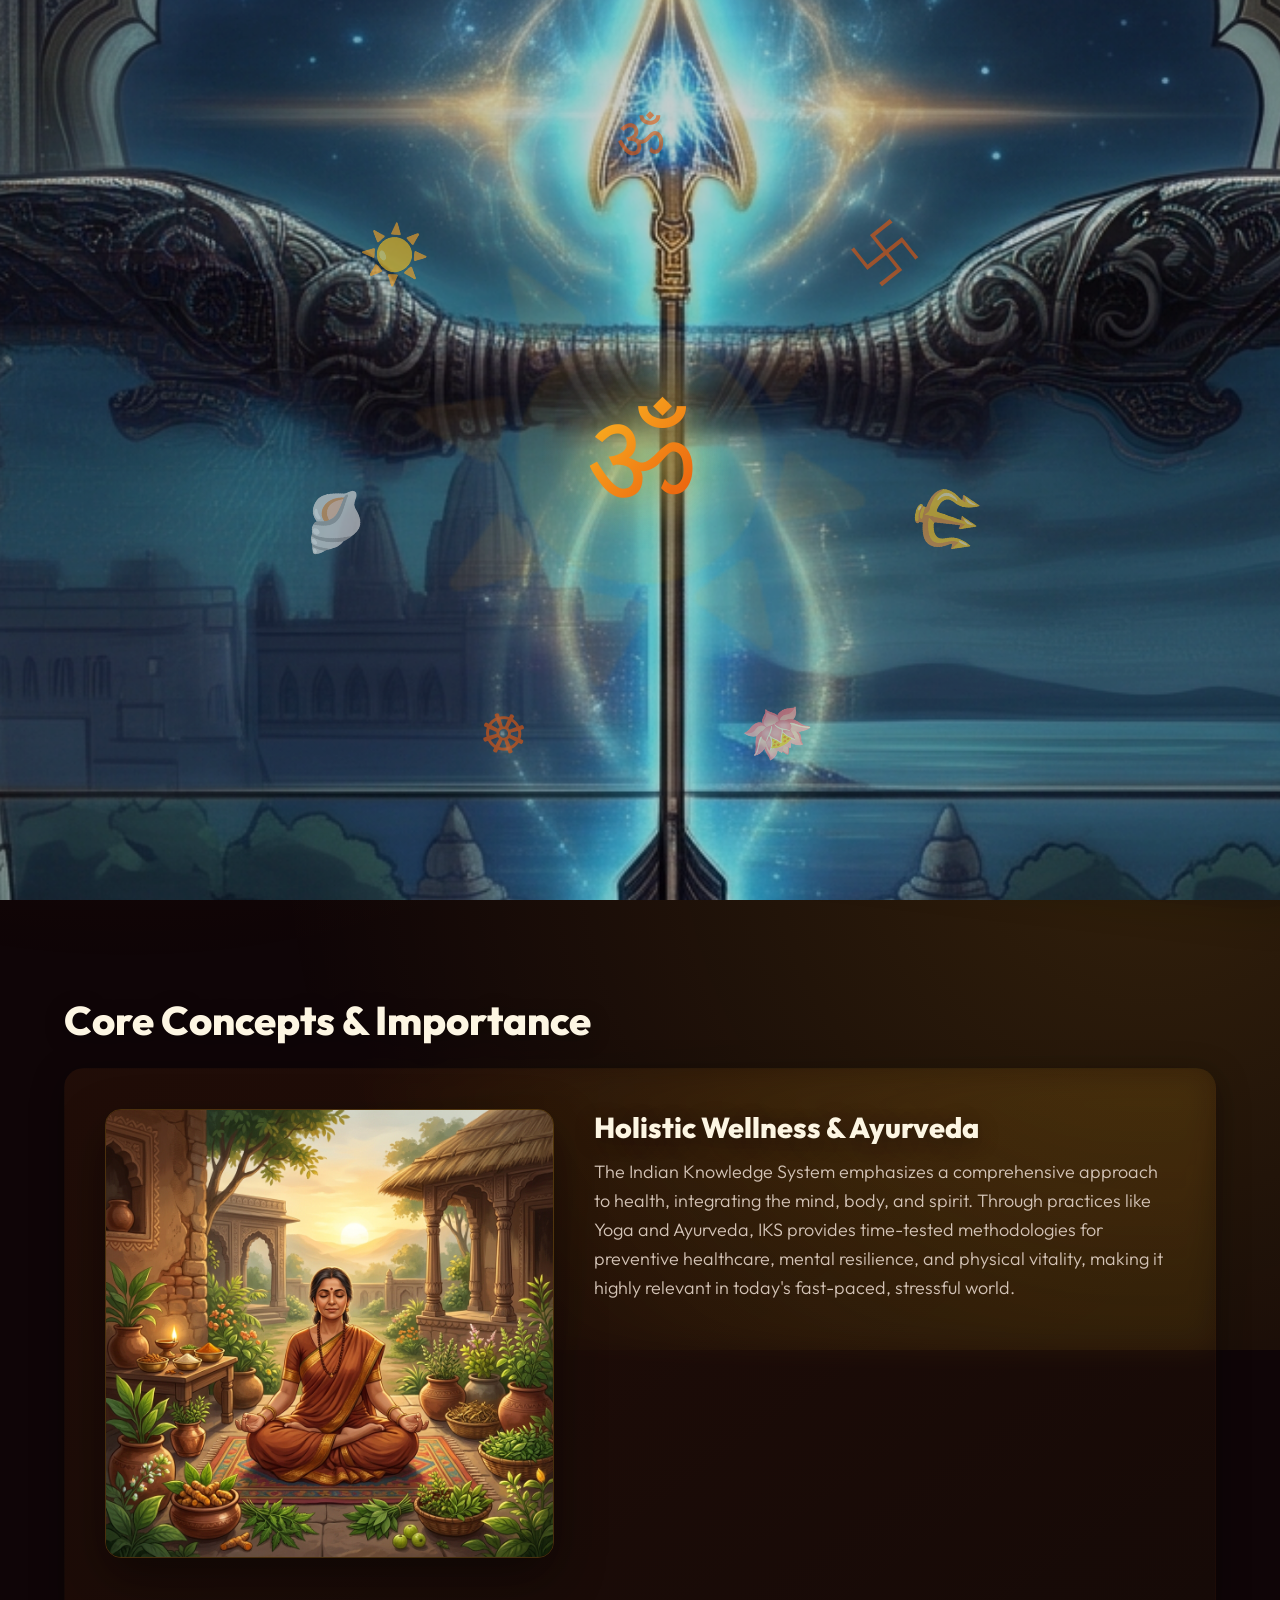
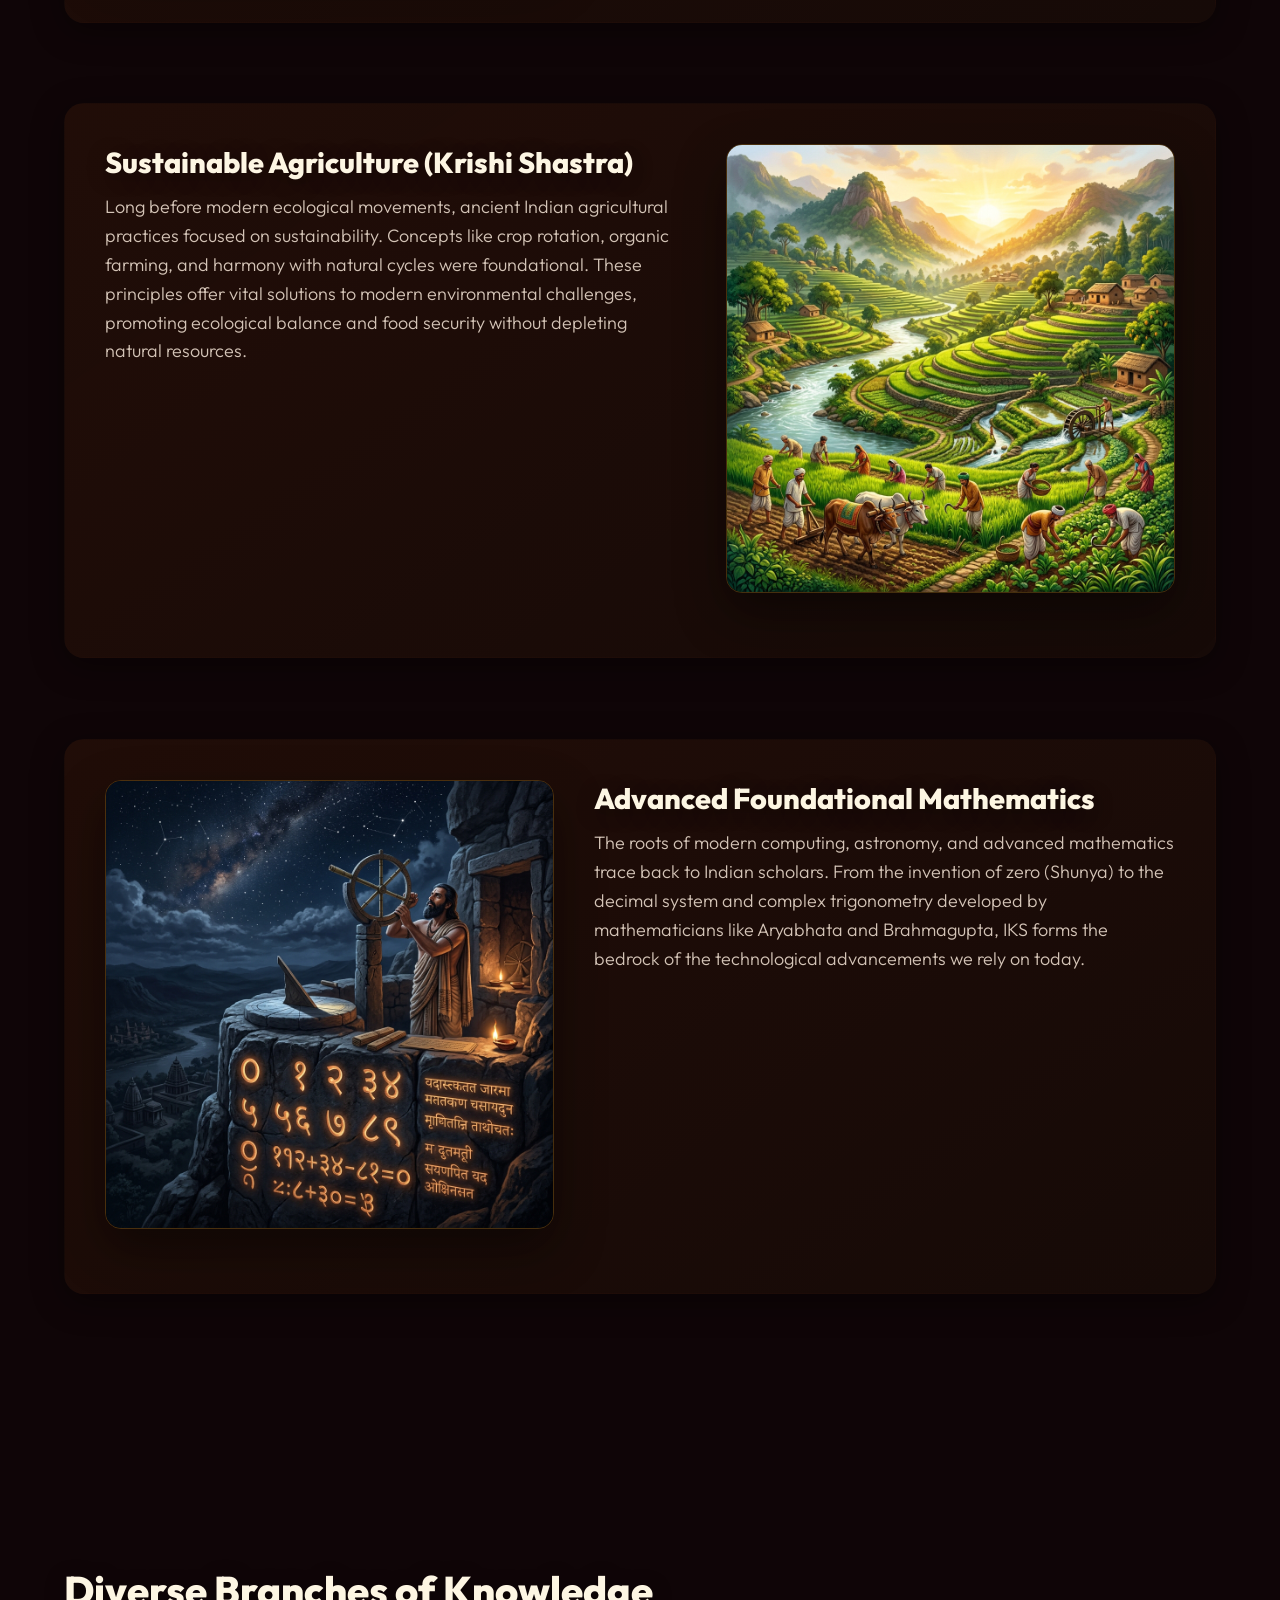
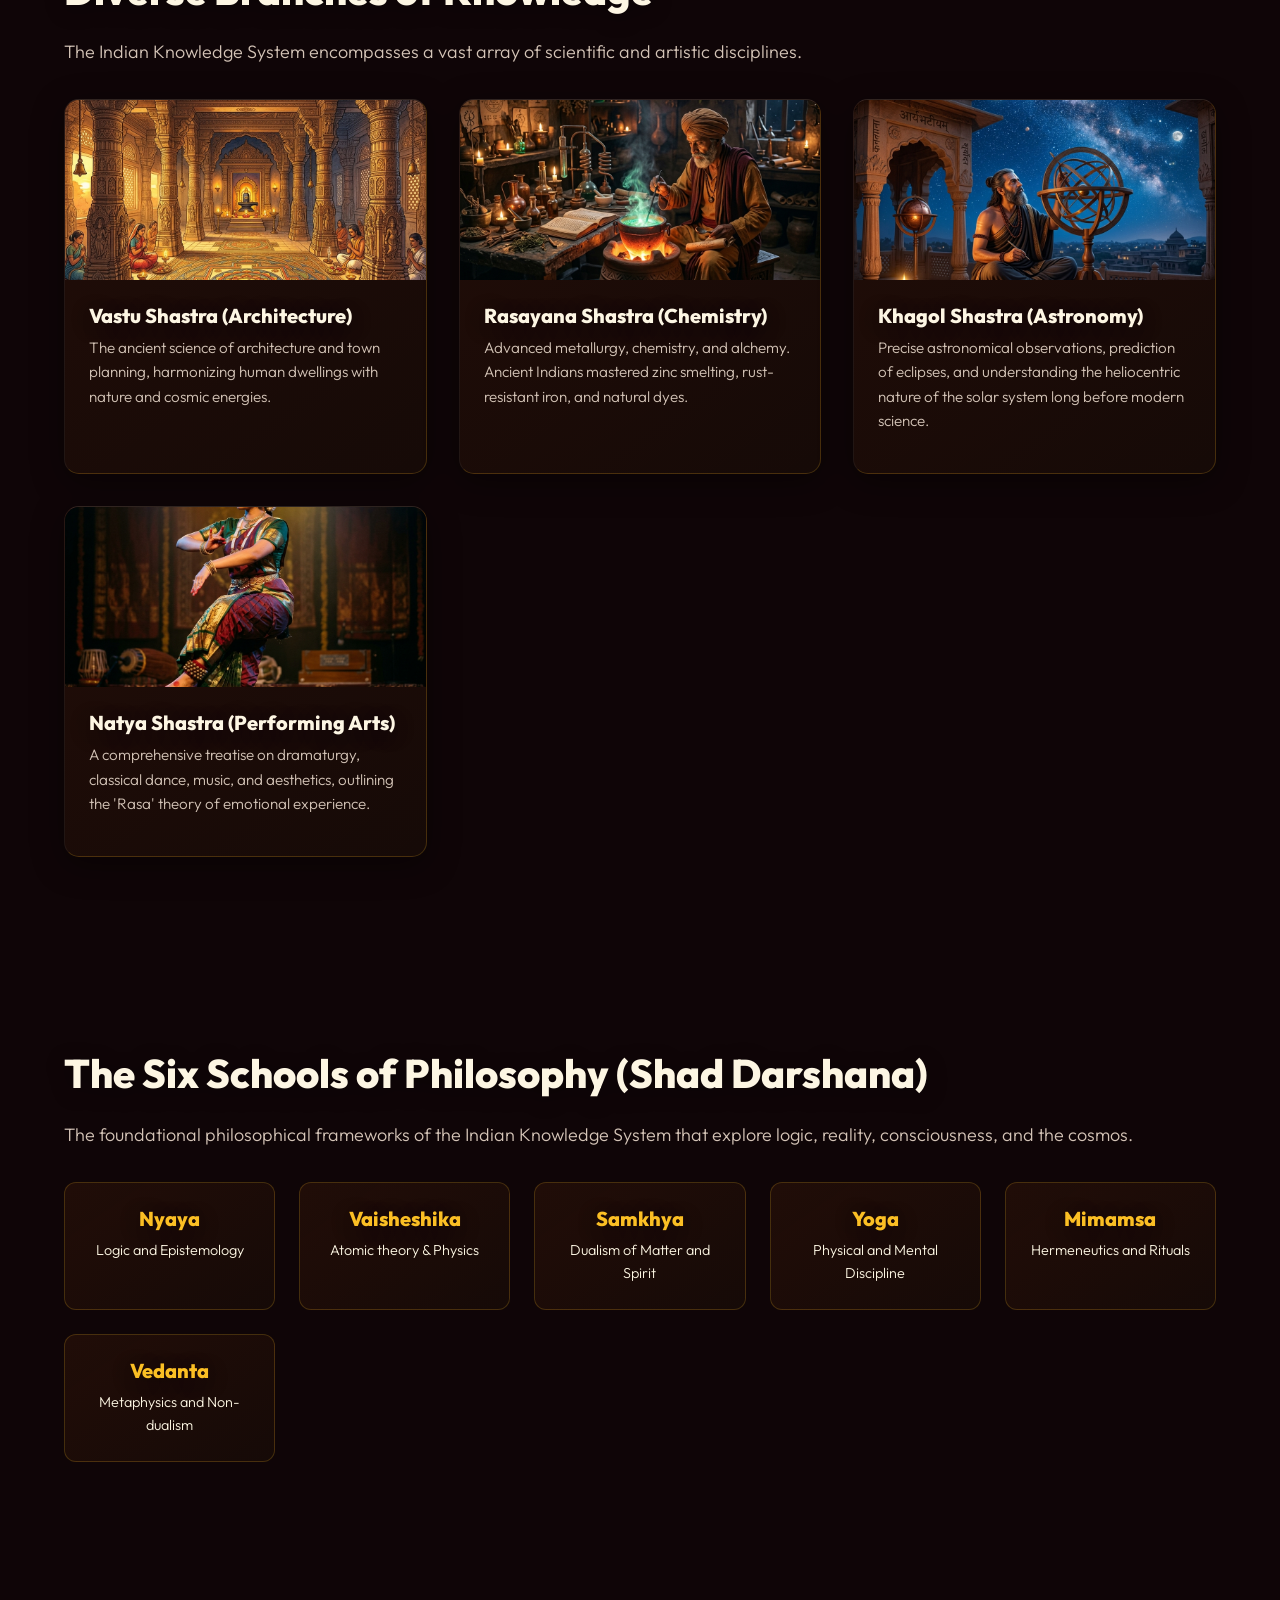
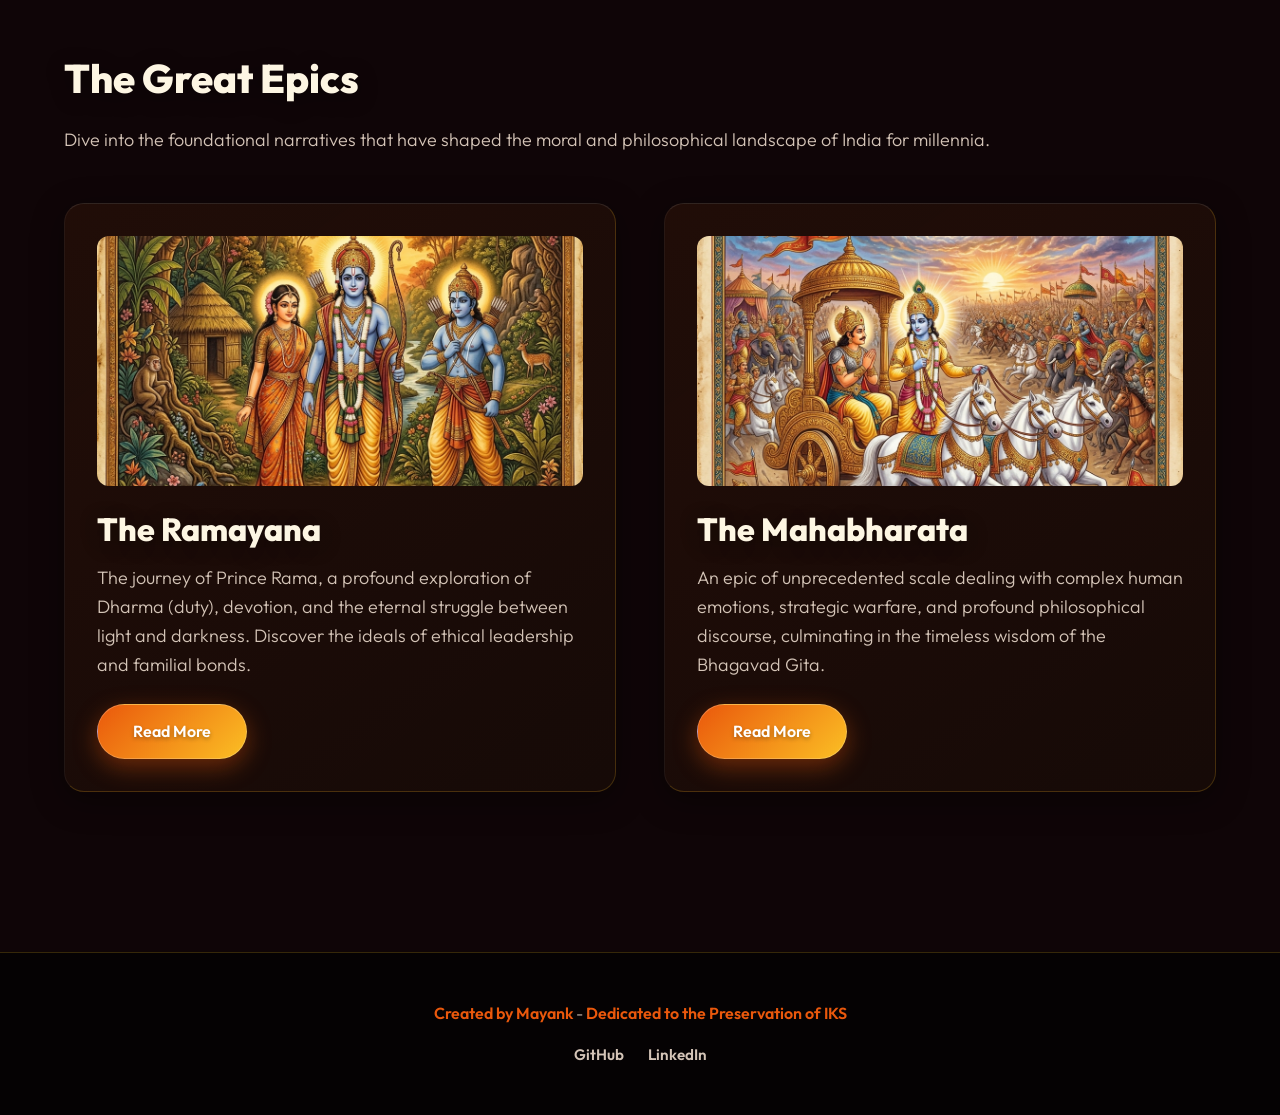
==== commit ac0f67b4: "Update index.html" ====
--- a/index.html
+++ b/index.html
@@ -1,4 +1,4 @@
-<!DOCTYPE html>
+<!DOCTYPE html> 
 <html lang="en">
 <head>
     <meta charset="UTF-8">
--- a/style.css
+++ b/style.css
@@ -1186,3 +1186,155 @@
       margin-top: 1rem;
   }
 }
+
+/* ── Event Modal Styles ── */
+.event-modal {
+  display: none;
+  position: fixed;
+  z-index: 2000;
+  left: 0;
+  top: 0;
+  width: 100%;
+  height: 100%;
+  background-color: rgba(0, 0, 0, 0.8);
+  backdrop-filter: blur(8px);
+  -webkit-backdrop-filter: blur(8px);
+  justify-content: center;
+  align-items: center;
+  opacity: 0;
+  transition: opacity 0.4s ease;
+}
+
+.event-modal.show {
+  opacity: 1;
+}
+
+.event-modal .modal-content {
+  background: var(--glass-bg);
+  border: 1px solid var(--glass-border);
+  border-radius: 20px;
+  max-width: 1100px;
+  width: 95%;
+  max-height: 85vh;
+  overflow-y: auto;
+  position: relative;
+  box-shadow: var(--glass-shadow);
+  transform: scale(0.9);
+  transition: transform 0.4s cubic-bezier(0.34, 1.56, 0.64, 1);
+  padding: 2.5rem;
+}
+
+.event-modal.show .modal-content {
+  transform: scale(1);
+}
+
+.event-modal .close-modal {
+  position: absolute;
+  top: 15px;
+  right: 25px;
+  color: var(--text-main);
+  font-size: 35px;
+  font-weight: bold;
+  cursor: pointer;
+  transition: color 0.3s;
+  z-index: 10;
+}
+
+.event-modal .close-modal:hover {
+  color: var(--accent-primary);
+}
+
+.event-modal .modal-body {
+  display: flex;
+  flex-direction: column;
+  gap: 2.5rem;
+  align-items: flex-start;
+}
+
+.event-modal .modal-img-container {
+  display: flex;
+  flex-direction: column;
+  gap: 1.5rem;
+  width: 100%;
+}
+
+.event-modal .modal-img-container img {
+  width: 100%;
+  object-fit: cover;
+  border-radius: 12px;
+  box-shadow: 0 10px 30px rgba(0,0,0,0.5);
+}
+
+@media (min-width: 968px) {
+  .event-modal .modal-body {
+    flex-direction: row;
+  }
+  .event-modal .modal-img-container {
+    width: 40%;
+    flex-shrink: 0;
+    position: sticky;
+    top: 0;
+  }
+}
+
+.event-modal .modal-text {
+  flex: 1;
+}
+
+.event-modal .modal-text h3 {
+  font-size: 2.2rem;
+  margin-bottom: 1.5rem;
+  color: var(--text-main);
+  border-bottom: 2px solid var(--glass-border);
+  padding-bottom: 1rem;
+}
+
+.event-modal .modal-text #modal-desc {
+  color: var(--text-main);
+  line-height: 1.8;
+  margin-bottom: 2rem;
+  font-size: 1.15rem;
+  font-weight: 400;
+}
+
+.event-modal .modal-values {
+  background: rgba(249, 115, 22, 0.1);
+  padding: 1.2rem;
+  border-radius: 8px;
+  border-left: 4px solid var(--accent-primary);
+  color: var(--text-main);
+  font-size: 1.05rem;
+}
+
+/* Extended Content Styles */
+.event-modal #modal-extended h4 {
+  color: var(--accent-secondary);
+  font-size: 1.5rem;
+  margin: 2.5rem 0 1rem 0;
+  display: flex;
+  align-items: center;
+  gap: 0.5rem;
+}
+
+.event-modal #modal-extended h4::before {
+  content: '✦';
+  color: var(--accent-primary);
+  font-size: 1.2rem;
+}
+
+.event-modal #modal-extended p {
+  color: var(--text-muted);
+  font-size: 1.1rem;
+  line-height: 1.8;
+  margin-bottom: 1.5rem;
+  text-align: justify;
+}
+
+body.light-theme .event-modal {
+  background-color: rgba(255, 255, 255, 0.7);
+}
+
+body.light-theme .event-modal .modal-content {
+  box-shadow: 0 15px 35px rgba(234, 88, 12, 0.2);
+}
+
